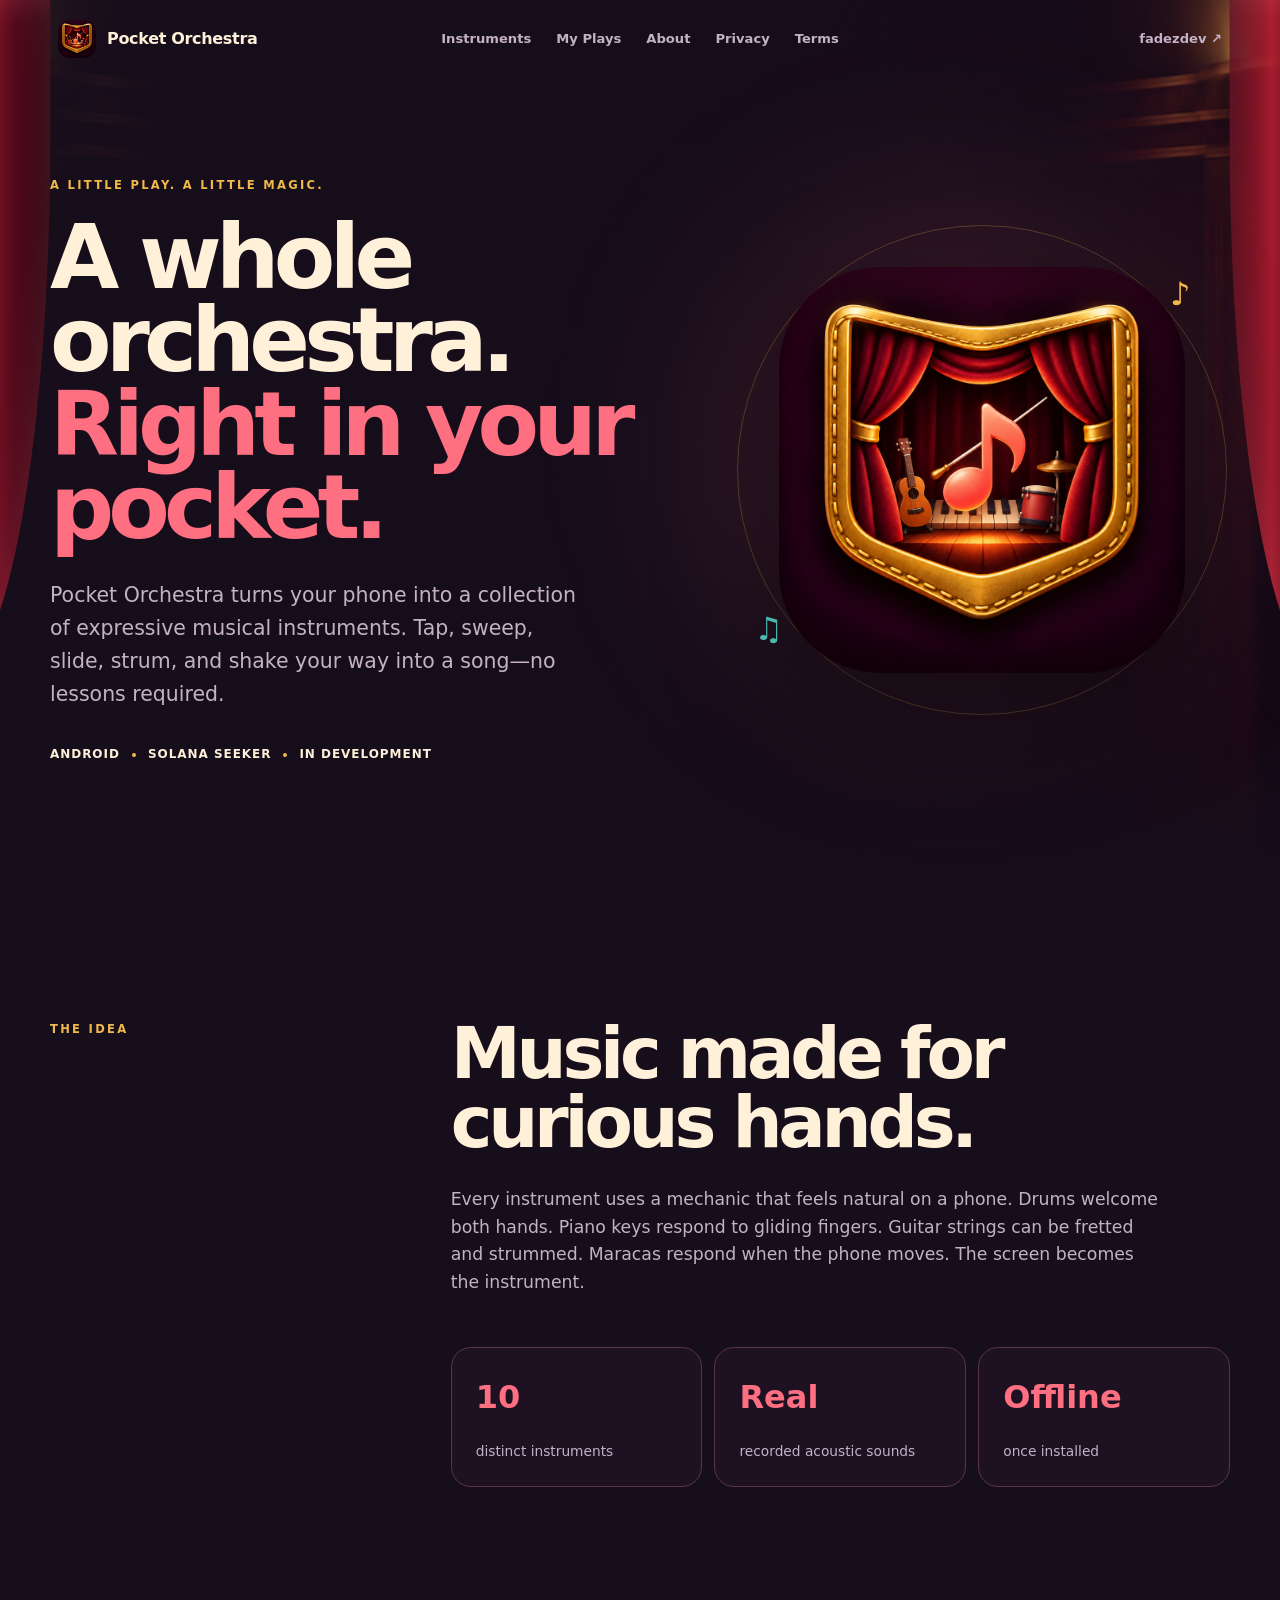
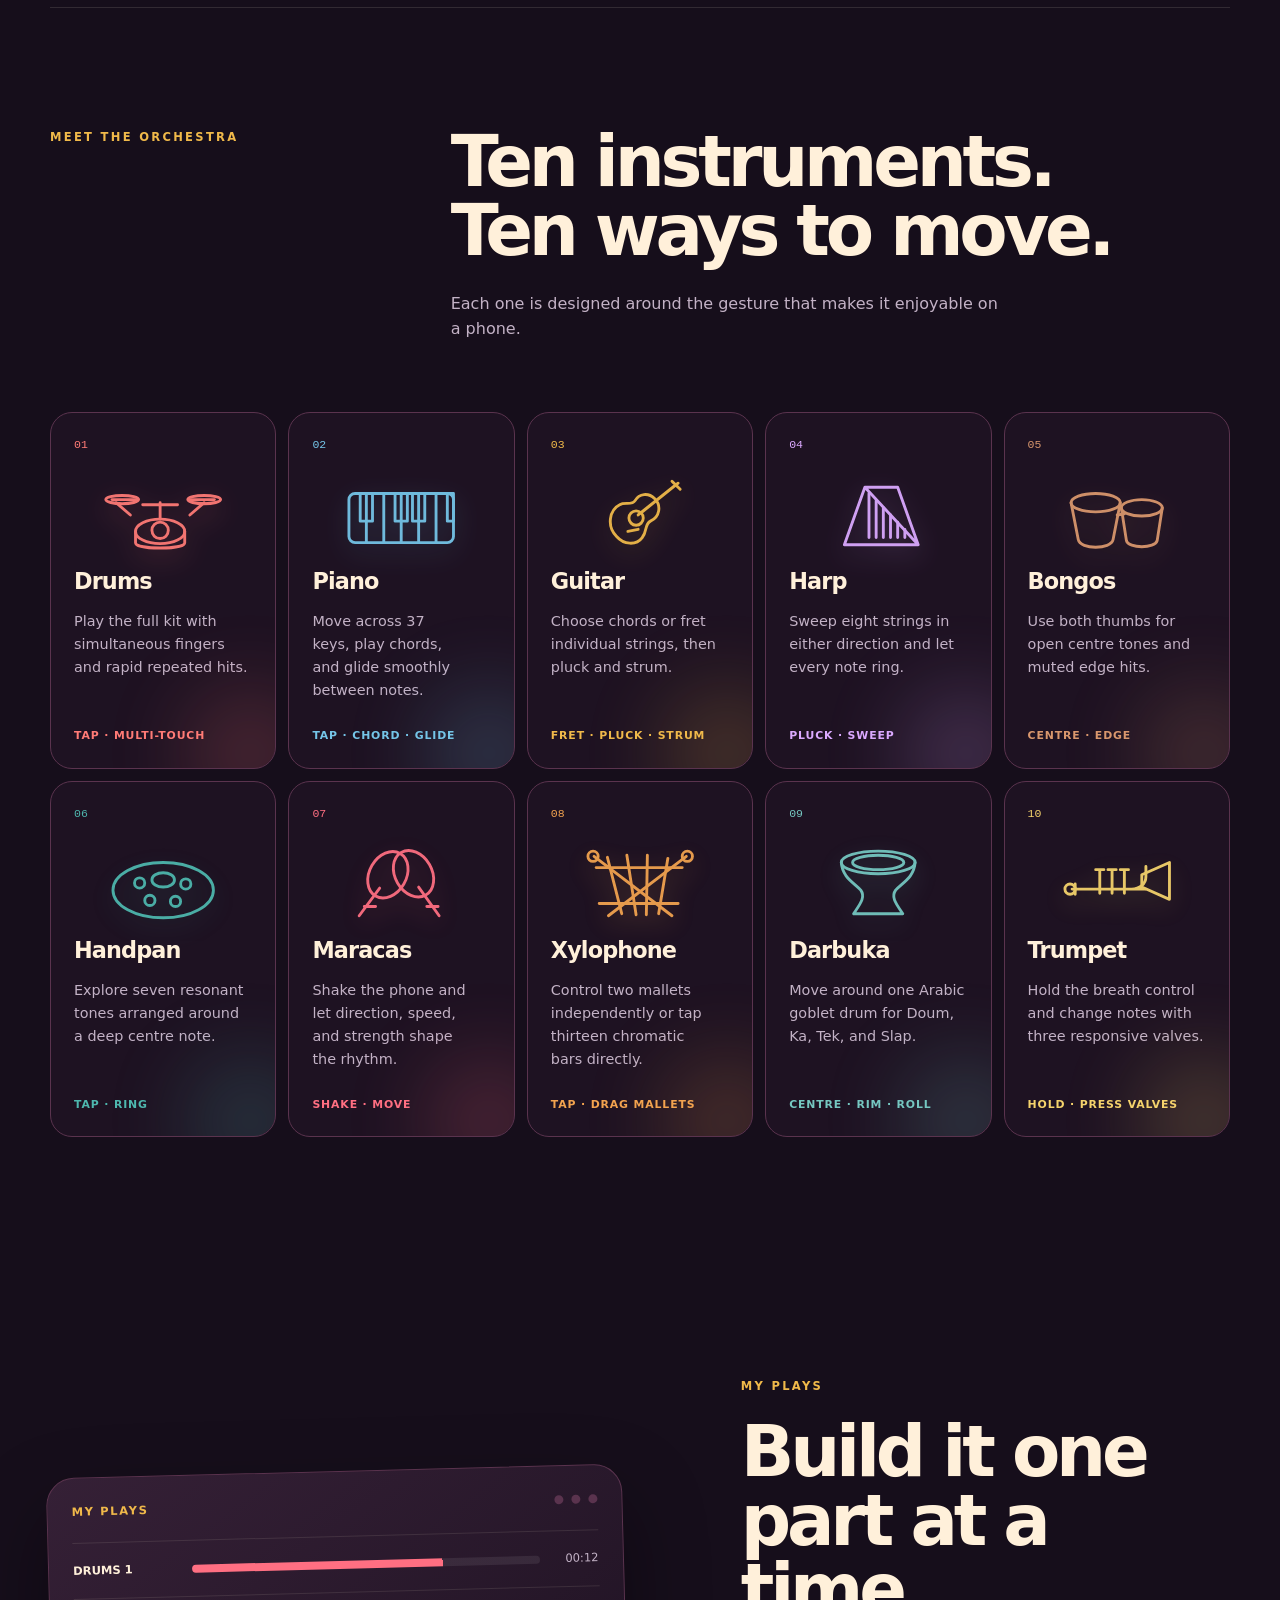
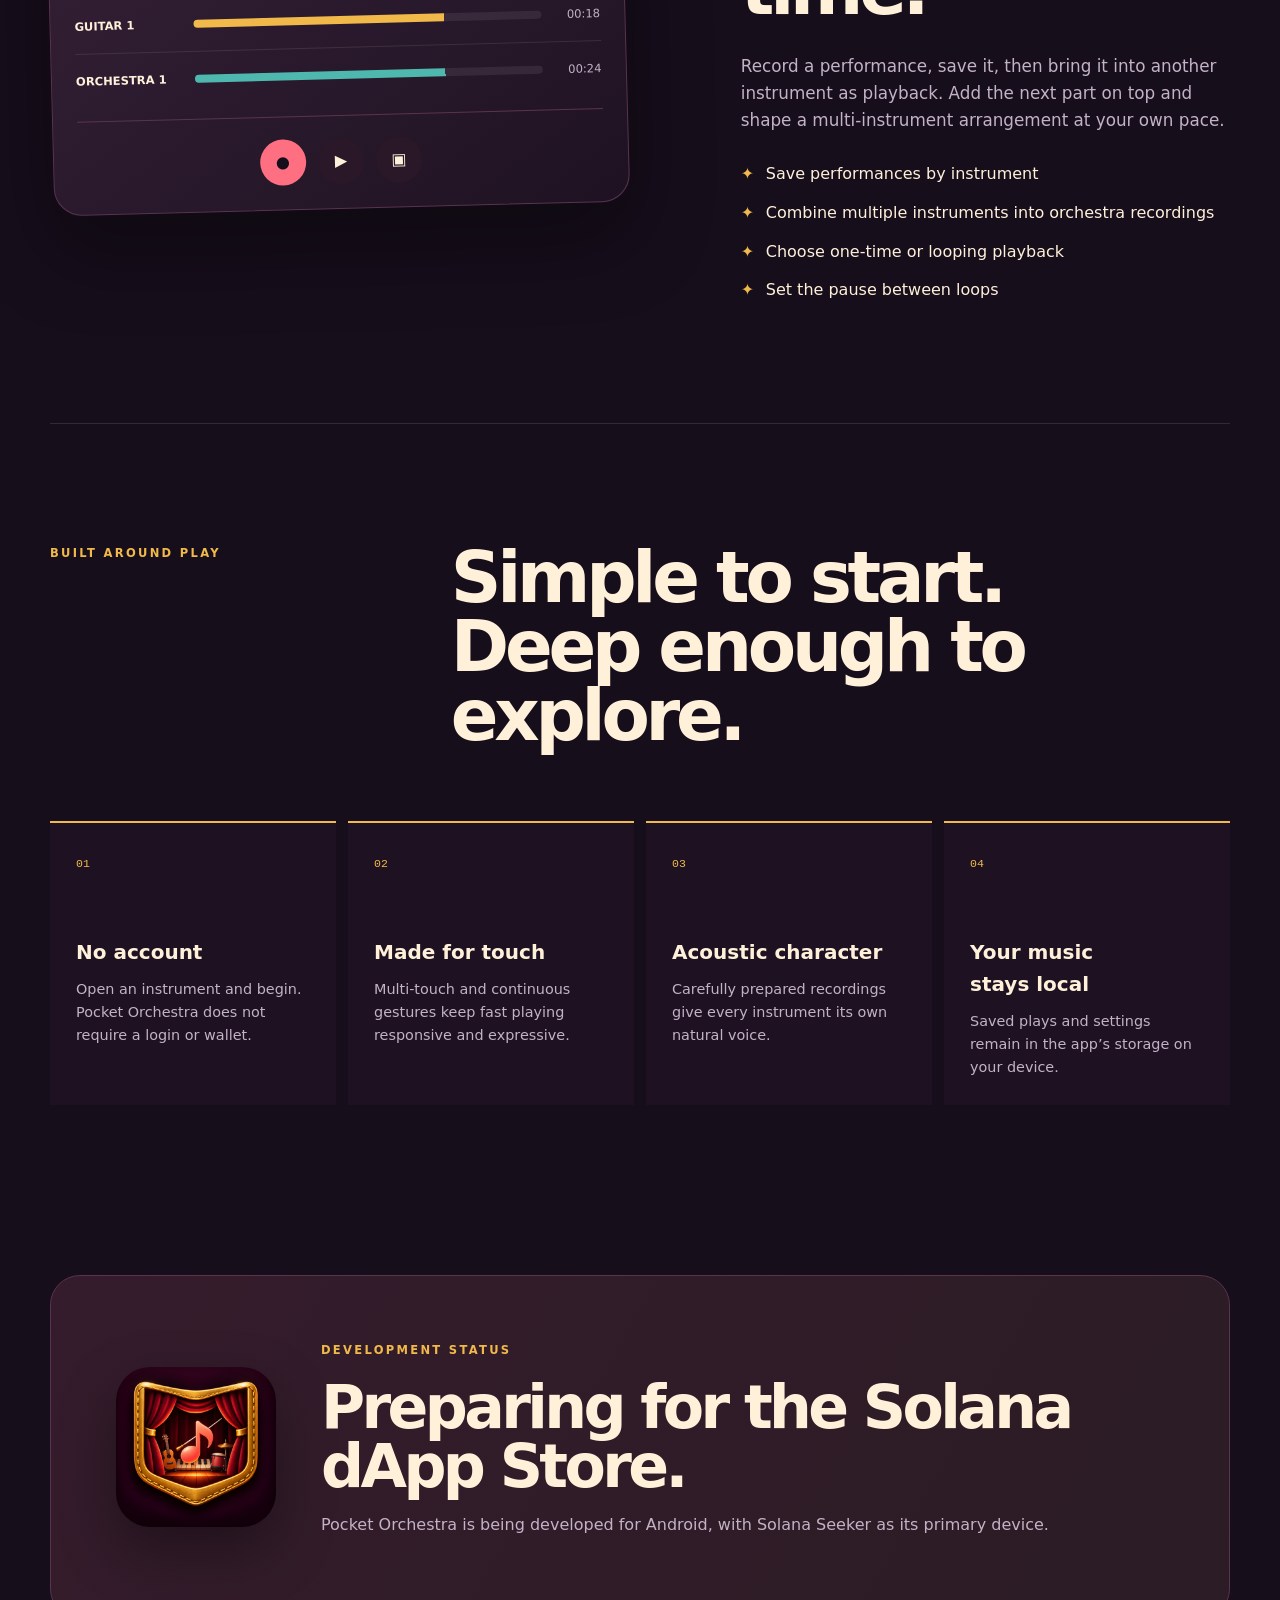
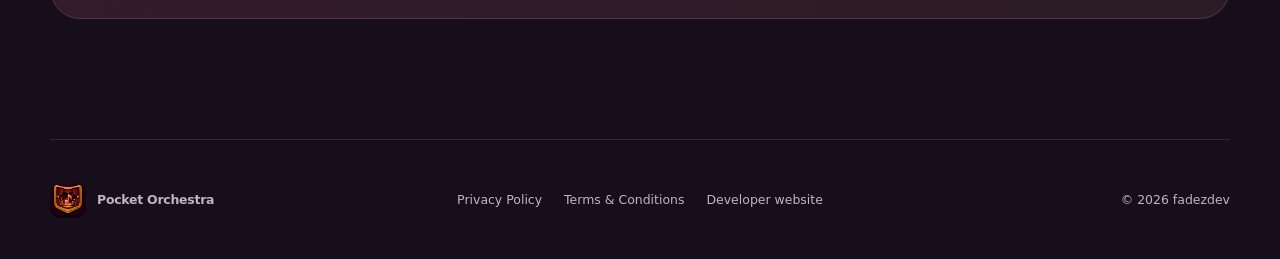
==== pocket-orchestra/index.html @ 224d67e0 "Add Pocket Orchestra informational site" ====
<!doctype html>
<html lang="en">
  <head>
    <meta charset="UTF-8" />
    <meta name="viewport" content="width=device-width, initial-scale=1" />
    <meta
      name="description"
      content="Pocket Orchestra is a touch-first musical playground for Android and Solana Seeker with ten playable instruments and layered performances."
    />
    <meta name="theme-color" content="#160e1b" />
    <meta property="og:title" content="Pocket Orchestra" />
    <meta
      property="og:description"
      content="Ten instruments. One pocket-sized stage. Built for expressive play on Android and Solana Seeker."
    />
    <meta property="og:type" content="website" />
    <meta property="og:url" content="https://fadezdev.github.io/pocket-orchestra/" />
    <meta property="og:image" content="https://fadezdev.github.io/pocket-orchestra/assets/icon.png" />
    <title>Pocket Orchestra — A little play. A little magic.</title>
    <link rel="icon" href="./assets/icon.png" />
    <link rel="stylesheet" href="./styles.css" />
    <script src="./script.js" defer></script>
  </head>
  <body>
    <a class="skip-link" href="#main">Skip to content</a>

    <svg class="instrument-sprite" aria-hidden="true">
      <defs>
        <symbol id="inst-drums" viewBox="0 0 120 80">
          <ellipse cx="57" cy="55" rx="24" ry="12"/><path d="M33 55v11c0 7 48 7 48 0V55M57 43v-16M40 29h34M28 39l-14-12m72 12 14-12M10 24h25m50 0h25"/>
          <ellipse cx="20" cy="24" rx="16" ry="4"/><ellipse cx="100" cy="24" rx="16" ry="4"/><circle cx="57" cy="54" r="8"/>
        </symbol>
        <symbol id="inst-piano" viewBox="0 0 120 80">
          <rect x="9" y="18" width="102" height="48" rx="6"/><path d="M26 18v48M43 18v48M60 18v48M77 18v48M94 18v48"/>
          <path class="solid" d="M20 18h12v27H20zm34 0h12v27H54zm17 0h12v27H71zm34 0h6v27h-6z"/>
        </symbol>
        <symbol id="inst-guitar" viewBox="0 0 120 80">
          <path d="M37 60c-10-10-7-26 3-31 5-3 12 1 15-4 4-7 13-8 19-2 7 7 5 18-4 22-6 3-3 10-8 16-6 8-18 7-25-1Z"/>
          <circle cx="56" cy="42" r="7"/><path d="M62 36 97 8m-39 31L94 10m-3-4 8 8M48 55l10-2"/>
        </symbol>
        <symbol id="inst-harp" viewBox="0 0 120 80">
          <path d="M27 68 47 12h32l20 56M27 68h72M47 12l52 56"/>
          <path d="M51 18v43M58 25v36M65 32v29M72 39v22M79 46v15M86 53v8"/>
        </symbol>
        <symbol id="inst-bongos" viewBox="0 0 120 80">
          <ellipse cx="39" cy="27" rx="24" ry="9"/><path d="M15 27 22 63c2 10 32 10 34 0l7-36"/><ellipse cx="84" cy="32" rx="20" ry="8"/><path d="M64 32 69 64c2 8 28 8 30 0l5-32M60 39l7-1"/>
        </symbol>
        <symbol id="inst-handpan" viewBox="0 0 120 80">
          <ellipse cx="60" cy="45" rx="49" ry="27"/><ellipse cx="60" cy="35" rx="11" ry="7"/><circle cx="37" cy="38" r="5"/><circle cx="82" cy="39" r="5"/><circle cx="47" cy="55" r="5"/><circle cx="72" cy="56" r="5"/>
        </symbol>
        <symbol id="inst-maracas" viewBox="0 0 120 80">
          <path d="m39 43-20 27m58-28 20 28"/><path d="M24 61h11m50 0h11"/><ellipse cx="47" cy="30" rx="18" ry="24" transform="rotate(30 47 30)"/><ellipse cx="72" cy="29" rx="18" ry="24" transform="rotate(-30 72 29)"/>
        </symbol>
        <symbol id="inst-xylophone" viewBox="0 0 120 80">
          <path d="m28 13 14 55M47 11l9 58M67 11l-1 58M87 14l-9 54M17 23h84M20 58h77"/><path d="M15 12 91 70m14-58L29 70"/><circle class="solid" cx="14" cy="12" r="5"/><circle class="solid" cx="106" cy="12" r="5"/>
        </symbol>
        <symbol id="inst-darbuka" viewBox="0 0 120 80">
          <ellipse cx="60" cy="18" rx="36" ry="11"/><path d="M24 18c1 15 13 20 19 27 5 7-1 14-7 23h48c-6-9-12-16-7-23 6-7 18-12 19-27M37 68h46"/><ellipse cx="60" cy="18" rx="25" ry="7"/>
        </symbol>
        <symbol id="inst-trumpet" viewBox="0 0 120 80">
          <path d="M16 44h58c8 0 14-5 14-12V22m0 22H71M19 39v10M43 25v23M55 25v23M67 25v23M39 25h8m4 0h8m4 0h8"/><path d="M84 30 111 18v36L84 42Z"/><circle cx="14" cy="44" r="5"/>
        </symbol>
      </defs>
    </svg>

    <header class="site-header" data-header>
      <a class="brand" href="./" aria-label="Pocket Orchestra home">
        <img src="./assets/icon.png" alt="" />
        <span>Pocket Orchestra</span>
      </a>
      <nav aria-label="Pocket Orchestra navigation">
        <a href="#instruments">Instruments</a>
        <a href="#recording">My Plays</a>
        <a href="#about">About</a>
        <a href="./privacy.html">Privacy</a>
        <a href="./terms.html">Terms</a>
      </nav>
      <a class="developer-link" href="../">fadezdev <span aria-hidden="true">↗</span></a>
    </header>

    <main id="main">
      <section class="hero" id="top">
        <div class="curtain curtain-left" aria-hidden="true"></div>
        <div class="curtain curtain-right" aria-hidden="true"></div>
        <div class="hero-glow" aria-hidden="true"></div>
        <div class="hero-copy reveal">
          <p class="eyebrow">A little play. A little magic.</p>
          <h1>A whole orchestra.<br /><span>Right in your pocket.</span></h1>
          <p class="hero-intro">
            Pocket Orchestra turns your phone into a collection of expressive musical instruments.
            Tap, sweep, slide, strum, and shake your way into a song—no lessons required.
          </p>
          <div class="platform-note" aria-label="Platform information">
            <span>Android</span>
            <i></i>
            <span>Solana Seeker</span>
            <i></i>
            <span>In development</span>
          </div>
        </div>

        <div class="hero-art reveal" aria-label="Pocket Orchestra icon on a miniature theater stage">
          <div class="stage-orbit orbit-one"></div>
          <div class="stage-orbit orbit-two"></div>
          <img src="./assets/icon.png" alt="Pocket Orchestra pocket theater app icon" />
          <div class="floating-note note-one" aria-hidden="true">♪</div>
          <div class="floating-note note-two" aria-hidden="true">♫</div>
        </div>
      </section>

      <section class="promise section" id="about">
        <div class="section-label reveal">The idea</div>
        <div class="promise-copy reveal">
          <h2>Music made for curious hands.</h2>
          <p>
            Every instrument uses a mechanic that feels natural on a phone. Drums welcome both
            hands. Piano keys respond to gliding fingers. Guitar strings can be fretted and strummed.
            Maracas respond when the phone moves. The screen becomes the instrument.
          </p>
        </div>
        <div class="promise-points reveal">
          <article><strong>10</strong><span>distinct instruments</span></article>
          <article><strong>Real</strong><span>recorded acoustic sounds</span></article>
          <article><strong>Offline</strong><span>once installed</span></article>
        </div>
      </section>

      <section class="instruments section" id="instruments">
        <div class="section-heading reveal">
          <p class="section-label">Meet the orchestra</p>
          <h2>Ten instruments.<br />Ten ways to move.</h2>
          <p>Each one is designed around the gesture that makes it enjoyable on a phone.</p>
        </div>

        <div class="instrument-grid">
          <article class="instrument-card drums reveal"><span>01</span><svg class="instrument-art" aria-hidden="true"><use href="#inst-drums" /></svg><h3>Drums</h3><p>Play the full kit with simultaneous fingers and rapid repeated hits.</p><b>Tap · Multi-touch</b></article>
          <article class="instrument-card piano reveal"><span>02</span><svg class="instrument-art" aria-hidden="true"><use href="#inst-piano" /></svg><h3>Piano</h3><p>Move across 37 keys, play chords, and glide smoothly between notes.</p><b>Tap · Chord · Glide</b></article>
          <article class="instrument-card guitar reveal"><span>03</span><svg class="instrument-art" aria-hidden="true"><use href="#inst-guitar" /></svg><h3>Guitar</h3><p>Choose chords or fret individual strings, then pluck and strum.</p><b>Fret · Pluck · Strum</b></article>
          <article class="instrument-card harp reveal"><span>04</span><svg class="instrument-art" aria-hidden="true"><use href="#inst-harp" /></svg><h3>Harp</h3><p>Sweep eight strings in either direction and let every note ring.</p><b>Pluck · Sweep</b></article>
          <article class="instrument-card bongos reveal"><span>05</span><svg class="instrument-art" aria-hidden="true"><use href="#inst-bongos" /></svg><h3>Bongos</h3><p>Use both thumbs for open centre tones and muted edge hits.</p><b>Centre · Edge</b></article>
          <article class="instrument-card handpan reveal"><span>06</span><svg class="instrument-art" aria-hidden="true"><use href="#inst-handpan" /></svg><h3>Handpan</h3><p>Explore seven resonant tones arranged around a deep centre note.</p><b>Tap · Ring</b></article>
          <article class="instrument-card maracas reveal"><span>07</span><svg class="instrument-art" aria-hidden="true"><use href="#inst-maracas" /></svg><h3>Maracas</h3><p>Shake the phone and let direction, speed, and strength shape the rhythm.</p><b>Shake · Move</b></article>
          <article class="instrument-card xylophone reveal"><span>08</span><svg class="instrument-art" aria-hidden="true"><use href="#inst-xylophone" /></svg><h3>Xylophone</h3><p>Control two mallets independently or tap thirteen chromatic bars directly.</p><b>Tap · Drag mallets</b></article>
          <article class="instrument-card darbuka reveal"><span>09</span><svg class="instrument-art" aria-hidden="true"><use href="#inst-darbuka" /></svg><h3>Darbuka</h3><p>Move around one Arabic goblet drum for Doum, Ka, Tek, and Slap.</p><b>Centre · Rim · Roll</b></article>
          <article class="instrument-card trumpet reveal"><span>10</span><svg class="instrument-art" aria-hidden="true"><use href="#inst-trumpet" /></svg><h3>Trumpet</h3><p>Hold the breath control and change notes with three responsive valves.</p><b>Hold · Press valves</b></article>
        </div>
      </section>

      <section class="recording section" id="recording">
        <div class="recording-console reveal" aria-hidden="true">
          <div class="console-top"><span>MY PLAYS</span><i></i><i></i><i></i></div>
          <div class="track coral"><b>DRUMS 1</b><span></span><em>00:12</em></div>
          <div class="track gold"><b>GUITAR 1</b><span></span><em>00:18</em></div>
          <div class="track teal"><b>ORCHESTRA 1</b><span></span><em>00:24</em></div>
          <div class="console-line"></div>
          <div class="console-controls"><span>●</span><span>▶</span><span>▣</span></div>
        </div>
        <div class="recording-copy reveal">
          <p class="section-label">My Plays</p>
          <h2>Build it one part at a time.</h2>
          <p>
            Record a performance, save it, then bring it into another instrument as playback. Add
            the next part on top and shape a multi-instrument arrangement at your own pace.
          </p>
          <ul>
            <li>Save performances by instrument</li>
            <li>Combine multiple instruments into orchestra recordings</li>
            <li>Choose one-time or looping playback</li>
            <li>Set the pause between loops</li>
          </ul>
        </div>
      </section>

      <section class="principles section">
        <div class="section-heading reveal">
          <p class="section-label">Built around play</p>
          <h2>Simple to start.<br />Deep enough to explore.</h2>
        </div>
        <div class="principle-grid">
          <article class="reveal"><span>01</span><h3>No account</h3><p>Open an instrument and begin. Pocket Orchestra does not require a login or wallet.</p></article>
          <article class="reveal"><span>02</span><h3>Made for touch</h3><p>Multi-touch and continuous gestures keep fast playing responsive and expressive.</p></article>
          <article class="reveal"><span>03</span><h3>Acoustic character</h3><p>Carefully prepared recordings give every instrument its own natural voice.</p></article>
          <article class="reveal"><span>04</span><h3>Your music stays local</h3><p>Saved plays and settings remain in the app’s storage on your device.</p></article>
        </div>
      </section>

      <section class="status section">
        <div class="status-inner reveal">
          <img src="./assets/icon.png" alt="" />
          <div>
            <p class="section-label">Development status</p>
            <h2>Preparing for the Solana dApp Store.</h2>
            <p>Pocket Orchestra is being developed for Android, with Solana Seeker as its primary device.</p>
          </div>
        </div>
      </section>
    </main>

    <footer class="site-footer">
      <div class="footer-brand"><img src="./assets/icon.png" alt="" /><span>Pocket Orchestra</span></div>
      <div class="footer-links">
        <a href="./privacy.html">Privacy Policy</a>
        <a href="./terms.html">Terms &amp; Conditions</a>
        <a href="../">Developer website</a>
      </div>
      <p>© <span data-year></span> fadezdev</p>
    </footer>
  </body>
</html>
---- pocket-orchestra/styles.css ----
:root {
  color-scheme: dark;
  --bg: #160e1b;
  --raised: #1e1222;
  --surface: #2a1829;
  --soft: #352036;
  --border: #5a334e;
  --text: #fff0da;
  --muted: #c3b2c6;
  --gold: #f0b94a;
  --coral: #ff6f82;
  --teal: #4eb7ae;
  --max: 1180px;
}

* { box-sizing: border-box; }
html { scroll-behavior: smooth; }
body {
  margin: 0;
  overflow-x: hidden;
  background: var(--bg);
  color: var(--text);
  font-family: Inter, ui-rounded, "Arial Rounded MT Bold", system-ui, -apple-system, BlinkMacSystemFont, "Segoe UI", sans-serif;
  line-height: 1.6;
}
a { color: inherit; text-decoration: none; }
img { max-width: 100%; }
a:focus-visible { outline: 3px solid var(--teal); outline-offset: 4px; }
.instrument-sprite { position: absolute; width: 0; height: 0; overflow: hidden; }

.skip-link {
  position: fixed;
  z-index: 100;
  top: 10px;
  left: 10px;
  padding: 10px 14px;
  border-radius: 10px;
  background: var(--text);
  color: var(--bg);
  transform: translateY(-160%);
}
.skip-link:focus { transform: translateY(0); }

.site-header {
  position: fixed;
  z-index: 30;
  top: 0;
  left: 50%;
  display: grid;
  grid-template-columns: 1fr auto 1fr;
  align-items: center;
  width: min(calc(100% - 36px), var(--max));
  min-height: 78px;
  padding: 0 8px;
  border-bottom: 1px solid transparent;
  transform: translateX(-50%);
  transition: background 180ms ease, border-color 180ms ease;
}
.site-header.scrolled {
  border-color: rgba(255, 240, 218, 0.12);
  background: rgba(22, 14, 27, 0.84);
  backdrop-filter: blur(18px);
}
.brand, .footer-brand { display: inline-flex; align-items: center; gap: 11px; font-weight: 900; letter-spacing: -0.02em; }
.brand img { width: 38px; height: 38px; border-radius: 12px; }
.site-header nav { display: flex; gap: 25px; color: var(--muted); font-size: 0.82rem; font-weight: 800; }
.site-header nav a, .developer-link { transition: color 160ms ease; }
.site-header nav a:hover, .developer-link:hover { color: var(--gold); }
.developer-link { justify-self: end; color: var(--muted); font-size: 0.82rem; font-weight: 800; }

.hero {
  position: relative;
  display: grid;
  grid-template-columns: 1.08fr 0.92fr;
  gap: clamp(45px, 8vw, 120px);
  align-items: center;
  min-height: 100vh;
  padding: 130px max(24px, calc((100vw - var(--max)) / 2)) 90px;
  overflow: hidden;
  background:
    linear-gradient(90deg, rgba(22, 14, 27, 0.96), rgba(22, 14, 27, 0.82) 47%, rgba(22, 14, 27, 0.48)),
    url("./assets/theater-background.png") center / cover;
}
.hero::after {
  position: absolute;
  inset: auto 0 0;
  height: 170px;
  background: linear-gradient(transparent, var(--bg));
  content: "";
}
.hero-copy, .hero-art { position: relative; z-index: 3; }
.eyebrow, .section-label {
  margin: 0;
  color: var(--gold);
  font-size: 0.72rem;
  font-weight: 900;
  letter-spacing: 0.2em;
  text-transform: uppercase;
}
h1, h2, h3, p { text-wrap: pretty; }
h1 {
  max-width: 800px;
  margin: 22px 0 0;
  font-size: clamp(3.6rem, 7vw, 7rem);
  line-height: 0.93;
  letter-spacing: -0.065em;
}
h1 span { color: var(--coral); }
.hero-intro { max-width: 660px; margin: 30px 0 0; color: var(--muted); font-size: clamp(1.06rem, 2vw, 1.28rem); }
.platform-note { display: flex; flex-wrap: wrap; align-items: center; gap: 12px; margin-top: 35px; color: var(--text); font-size: 0.75rem; font-weight: 900; letter-spacing: 0.08em; text-transform: uppercase; }
.platform-note i { width: 4px; height: 4px; border-radius: 50%; background: var(--gold); }

.hero-art { display: grid; place-items: center; min-height: 530px; }
.hero-art img { position: relative; z-index: 3; width: min(82%, 500px); border-radius: 25%; filter: drop-shadow(0 35px 55px rgba(0, 0, 0, 0.5)); animation: float 5s ease-in-out infinite; }
.stage-orbit { position: absolute; border: 1px solid rgba(240, 185, 74, 0.26); border-radius: 50%; }
.orbit-one { width: 490px; height: 490px; }
.orbit-two { width: 390px; height: 390px; border-color: rgba(78, 183, 174, 0.24); }
.hero-glow { position: absolute; z-index: 1; right: 8%; width: 440px; height: 440px; border-radius: 50%; background: rgba(255, 111, 130, 0.2); filter: blur(100px); }
.floating-note { position: absolute; z-index: 4; color: var(--gold); font-size: 2rem; animation: noteFloat 4s ease-in-out infinite; }
.note-one { top: 12%; right: 8%; }
.note-two { bottom: 15%; left: 4%; color: var(--teal); animation-delay: -2s; }
@keyframes float { 50% { transform: translateY(-12px) rotate(1deg); } }
@keyframes noteFloat { 50% { transform: translateY(-14px) rotate(8deg); opacity: 0.7; } }

.curtain { position: absolute; z-index: 2; top: 0; width: 120px; height: 75%; background: linear-gradient(90deg, #4b0717, #b51f32 35%, #5b091b 70%, #260510); box-shadow: inset 0 0 35px rgba(255, 111, 130, 0.28); opacity: 0.88; }
.curtain-left { left: 0; border-radius: 0 0 80% 0; transform: translateX(-58%); }
.curtain-right { right: 0; border-radius: 0 0 0 80%; transform: translateX(58%); }

.section { width: min(calc(100% - 40px), var(--max)); margin: 0 auto; padding: 120px 0; }
.promise { display: grid; grid-template-columns: 0.45fr 1fr; gap: 50px; border-bottom: 1px solid rgba(255, 240, 218, 0.12); }
.promise-copy h2, .section-heading h2, .recording-copy h2, .status h2 {
  margin: 0;
  font-size: clamp(2.65rem, 5.5vw, 5.4rem);
  line-height: 0.98;
  letter-spacing: -0.06em;
}
.promise-copy > p { max-width: 760px; margin: 28px 0 0; color: var(--muted); font-size: 1.08rem; }
.promise-points { grid-column: 2; display: grid; grid-template-columns: repeat(3, 1fr); gap: 12px; }
.promise-points article { display: grid; min-height: 140px; padding: 24px; border: 1px solid var(--border); border-radius: 20px; background: var(--raised); }
.promise-points strong { color: var(--coral); font-size: 2rem; }
.promise-points span { align-self: end; color: var(--muted); font-size: 0.86rem; }

.section-heading { display: grid; grid-template-columns: 0.45fr 1fr; gap: 50px; margin-bottom: 70px; }
.section-heading h2 { grid-column: 2; }
.section-heading > p:last-child { grid-column: 2; max-width: 620px; margin: -25px 0 0; color: var(--muted); }
.instrument-grid { display: grid; grid-template-columns: repeat(5, 1fr); gap: 12px; }
.instrument-card { position: relative; display: flex; min-height: 310px; padding: 23px; flex-direction: column; overflow: hidden; border: 1px solid var(--border); border-radius: 22px; background: var(--raised); transition: transform 180ms ease, border-color 180ms ease; }
.instrument-card::after { position: absolute; right: -35px; bottom: -45px; width: 120px; height: 120px; border-radius: 50%; background: var(--card-accent); content: ""; filter: blur(45px); opacity: 0.23; }
.instrument-card:hover { border-color: var(--card-accent); transform: translateY(-5px); }
.instrument-card > span { color: var(--card-accent); font-family: ui-monospace, monospace; font-size: 0.72rem; }
.instrument-art { width: 100%; height: 82px; margin: 21px 0 5px; color: var(--card-accent); fill: none; stroke: currentColor; stroke-width: 2.8; stroke-linecap: round; stroke-linejoin: round; filter: drop-shadow(0 9px 14px color-mix(in srgb, var(--card-accent) 25%, transparent)); opacity: .94; }
.instrument-art .solid { fill: currentColor; stroke: none; }
.instrument-card h3 { margin: 2px 0 10px; font-size: 1.4rem; letter-spacing: -0.04em; }
.instrument-card p { margin: 0; color: var(--muted); font-size: 0.9rem; }
.instrument-card b { z-index: 1; margin-top: auto; padding-top: 25px; color: var(--card-accent); font-size: 0.68rem; letter-spacing: 0.08em; text-transform: uppercase; }
.drums { --card-accent: #ff7b76; } .piano { --card-accent: #75c5e8; } .guitar { --card-accent: #f0b94a; } .harp { --card-accent: #dba9ff; } .bongos { --card-accent: #d9976d; } .handpan { --card-accent: #4eb7ae; } .maracas { --card-accent: #ff6f82; } .xylophone { --card-accent: #f3a34f; } .darbuka { --card-accent: #75c7c1; } .trumpet { --card-accent: #f5d36c; }

.recording { display: grid; grid-template-columns: 1fr 0.85fr; gap: clamp(55px, 9vw, 130px); align-items: center; }
.recording-console { padding: 24px; border: 1px solid var(--border); border-radius: 28px; background: linear-gradient(145deg, var(--soft), var(--raised)); box-shadow: 0 35px 80px rgba(0,0,0,.35); transform: rotate(-1.5deg); }
.console-top { display: flex; align-items: center; gap: 8px; padding-bottom: 22px; color: var(--gold); font-size: 0.72rem; font-weight: 900; letter-spacing: 0.14em; }
.console-top span { margin-right: auto; }.console-top i { width: 9px; height: 9px; border-radius: 50%; background: var(--border); }
.track { display: grid; grid-template-columns: 105px 1fr 45px; gap: 14px; align-items: center; padding: 18px 0; border-top: 1px solid rgba(255,240,218,.1); font-size: .72rem; }
.track span { height: 8px; border-radius: 10px; background: linear-gradient(90deg, currentColor 0 72%, rgba(255,255,255,.08) 72%); }
.track em { color: var(--muted); font-style: normal; text-align: right; }.track.coral { color: var(--coral); }.track.gold { color: var(--gold); }.track.teal { color: var(--teal); }.track b { color: var(--text); }
.console-line { height: 1px; margin: 12px 0 22px; background: var(--border); }
.console-controls { display: flex; justify-content: center; gap: 12px; }
.console-controls span { display: grid; place-items: center; width: 46px; height: 46px; border-radius: 50%; background: var(--surface); color: var(--text); font-size: 1rem; }.console-controls span:first-child { background: var(--coral); color: var(--bg); }
.recording-copy h2 { margin-top: 22px; }
.recording-copy > p:not(.section-label) { margin-top: 28px; color: var(--muted); font-size: 1.05rem; }
.recording-copy ul { display: grid; gap: 13px; margin: 28px 0 0; padding: 0; list-style: none; }
.recording-copy li { position: relative; padding-left: 25px; }.recording-copy li::before { position: absolute; left: 0; color: var(--gold); content: "✦"; }

.principles { border-top: 1px solid rgba(255,240,218,.12); }
.principle-grid { display: grid; grid-template-columns: repeat(4, 1fr); gap: 12px; }
.principle-grid article { min-height: 240px; padding: 26px; border-top: 2px solid var(--gold); background: var(--raised); }
.principle-grid span { color: var(--gold); font-family: ui-monospace, monospace; font-size: .72rem; }
.principle-grid h3 { margin: 62px 0 10px; font-size: 1.25rem; }.principle-grid p { margin: 0; color: var(--muted); font-size: .9rem; }

.status { padding-top: 50px; }
.status-inner { display: grid; grid-template-columns: 160px 1fr; gap: 45px; align-items: center; padding: clamp(28px, 6vw, 65px); border: 1px solid var(--border); border-radius: 30px; background: linear-gradient(120deg, rgba(255,111,130,.1), rgba(240,185,74,.06)), var(--raised); }
.status img { width: 160px; border-radius: 34px; box-shadow: 0 24px 55px rgba(0,0,0,.35); }.status h2 { margin-top: 18px; font-size: clamp(2.3rem, 4.7vw, 4.6rem); }.status p:last-child { color: var(--muted); }

.site-footer { display: grid; grid-template-columns: 1fr auto 1fr; gap: 30px; align-items: center; width: min(calc(100% - 40px), var(--max)); min-height: 120px; margin: 0 auto; border-top: 1px solid rgba(255,240,218,.12); color: var(--muted); font-size: .78rem; }
.footer-brand img { width: 36px; height: 36px; border-radius: 11px; }.footer-links { display: flex; gap: 22px; }.footer-links a:hover { color: var(--gold); }.site-footer > p { justify-self: end; }

.legal-main { width: min(calc(100% - 40px), 900px); min-height: calc(100vh - 120px); margin: 0 auto; padding: 150px 0 100px; }
.legal-back { display: inline-flex; margin-bottom: 45px; color: var(--gold); font-size: .8rem; font-weight: 900; letter-spacing: .08em; text-transform: uppercase; }
.legal-main h1 { font-size: clamp(3rem, 7vw, 5.8rem); }.legal-meta { margin: 18px 0 55px; color: var(--muted); }
.legal-copy { display: grid; gap: 34px; }.legal-copy section { padding-top: 28px; border-top: 1px solid rgba(255,240,218,.12); }.legal-copy h2 { margin: 0 0 12px; font-size: 1.35rem; letter-spacing: -.025em; }.legal-copy p, .legal-copy li { color: var(--muted); }.legal-copy ul { padding-left: 20px; }.legal-copy a { color: var(--gold); text-decoration: underline; text-underline-offset: 3px; }

.reveal { opacity: 0; transform: translateY(18px); transition: opacity 600ms ease, transform 600ms ease; }.reveal.visible { opacity: 1; transform: translateY(0); }.recording-console.reveal.visible { transform: rotate(-1.5deg); }

@media (max-width: 1000px) {
  .instrument-grid { grid-template-columns: repeat(2, 1fr); }
  .principle-grid { grid-template-columns: repeat(2, 1fr); }
}
@media (max-width: 860px) {
  .site-header { grid-template-columns: 1fr auto; }.site-header nav { display: none; }
  .hero { grid-template-columns: 1fr; padding-top: 150px; text-align: center; }.hero-copy { display: grid; justify-items: center; }.hero-art { min-height: 430px; }.hero-art img { width: min(70%, 430px); }
  .promise, .section-heading { grid-template-columns: 1fr; }.promise-points, .section-heading h2, .section-heading > p:last-child { grid-column: 1; }.section-heading > p:last-child { margin-top: -20px; }
  .recording { grid-template-columns: 1fr; }.recording-console { width: min(100%, 620px); }
  .site-footer { grid-template-columns: 1fr auto; padding: 25px 0; }.footer-links { grid-column: 1 / -1; grid-row: 2; }.site-footer > p { grid-column: 2; grid-row: 1; }
}
@media (max-width: 600px) {
  .site-header, .section, .site-footer { width: min(calc(100% - 28px), var(--max)); }.developer-link span { display: none; }
  .section { padding: 86px 0; }.hero { padding-inline: 22px; }.hero h1 { font-size: clamp(3.25rem, 16vw, 5.2rem); }.hero-art { min-height: 330px; }.orbit-one { width: 330px; height: 330px; }.orbit-two { width: 260px; height: 260px; }
  .promise-points, .instrument-grid, .principle-grid { grid-template-columns: 1fr; }.instrument-card { min-height: 240px; }.promise-points article { min-height: 115px; }
  .status-inner { grid-template-columns: 1fr; }.status img { width: 110px; }.footer-links { flex-direction: column; gap: 9px; }
  .track { grid-template-columns: 82px 1fr 40px; gap: 8px; }
}
@media (prefers-reduced-motion: reduce) {
  html { scroll-behavior: auto; } *, *::before, *::after { animation-duration: .01ms !important; animation-iteration-count: 1 !important; transition-duration: .01ms !important; }.reveal { opacity: 1; transform: none; }
}
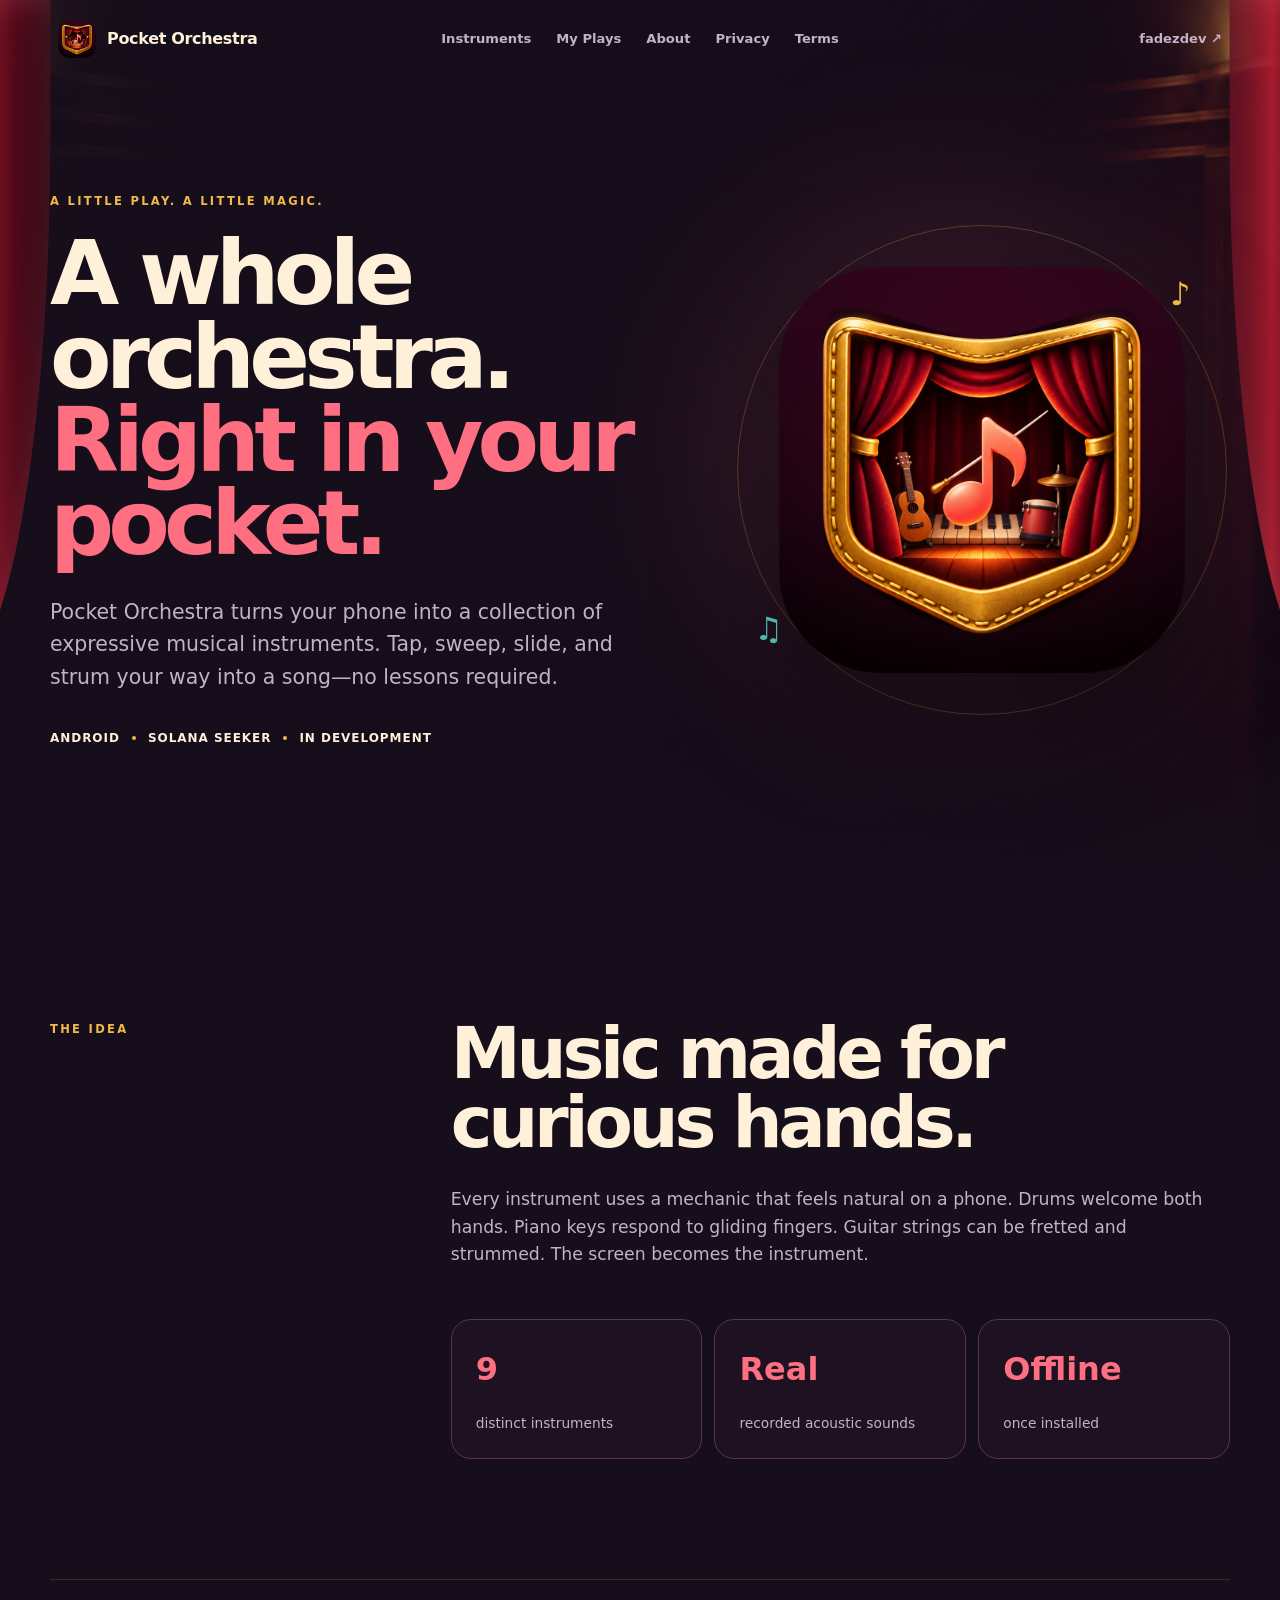
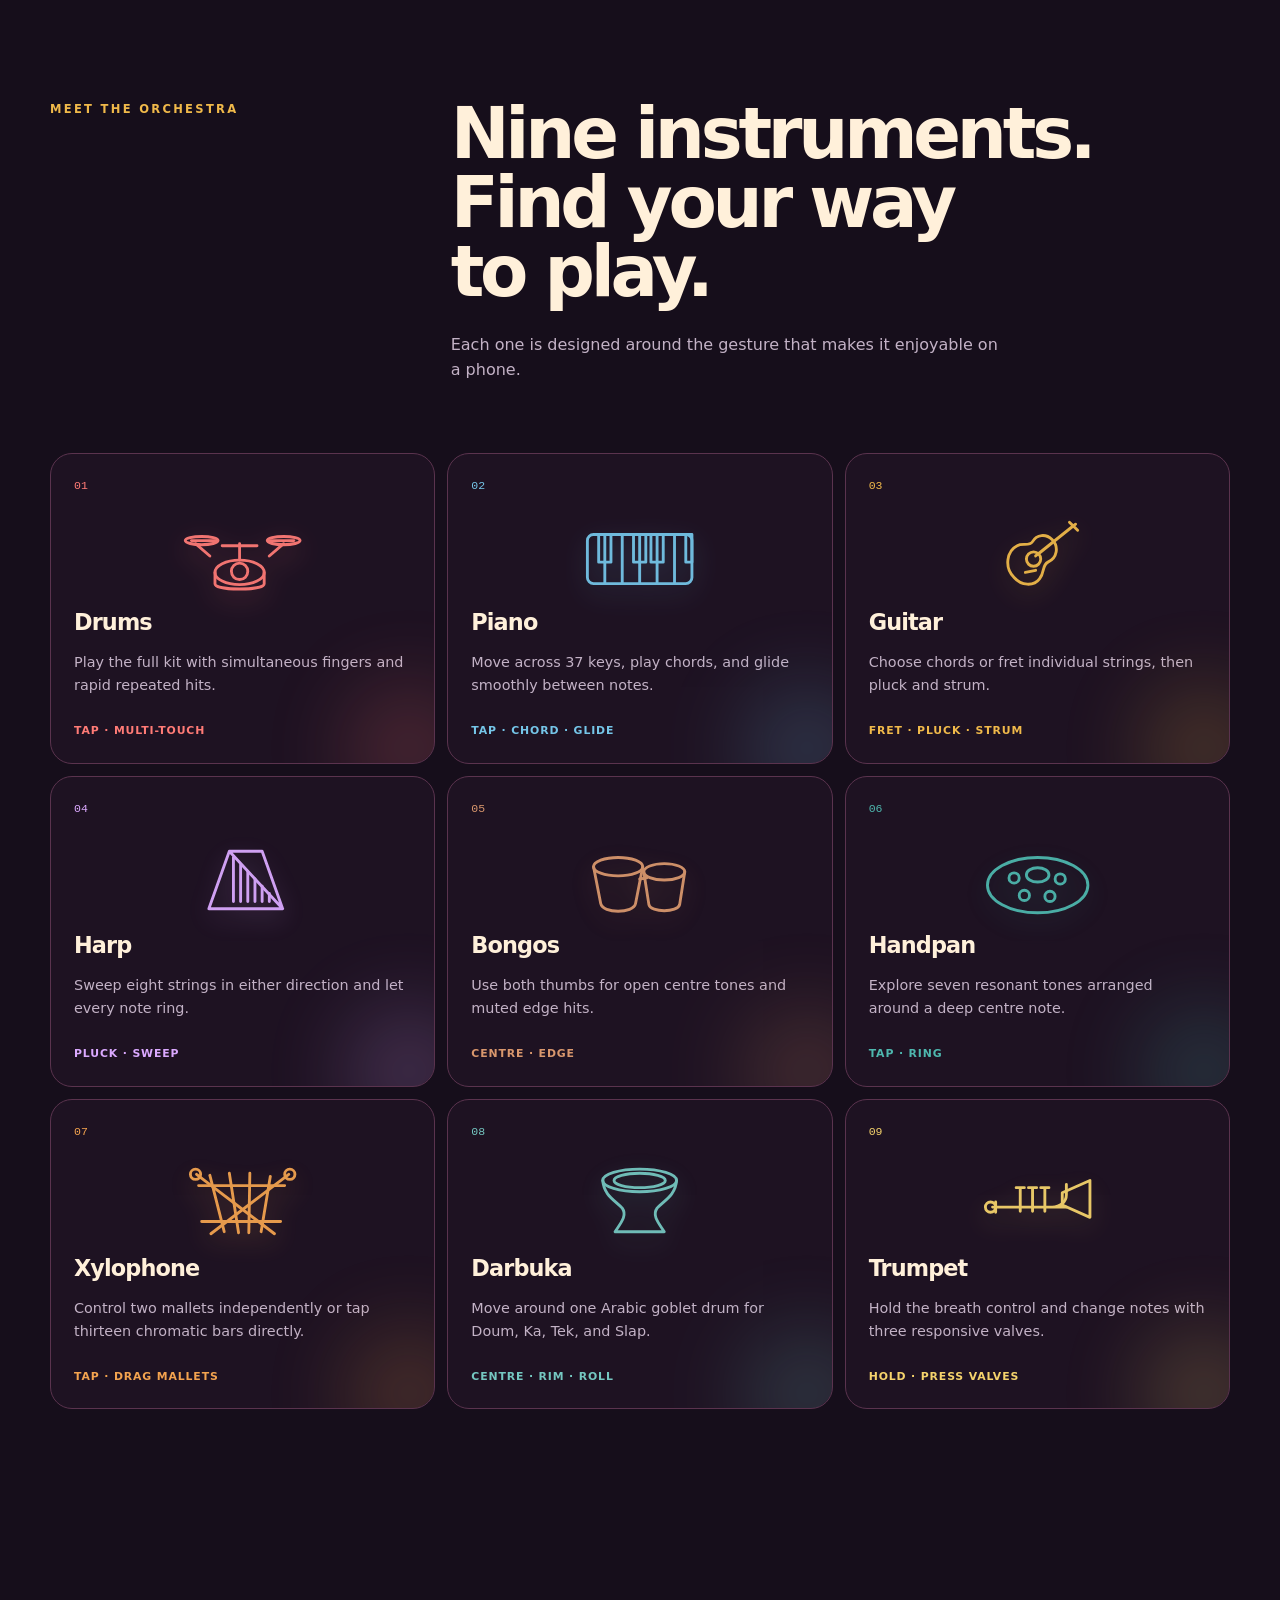
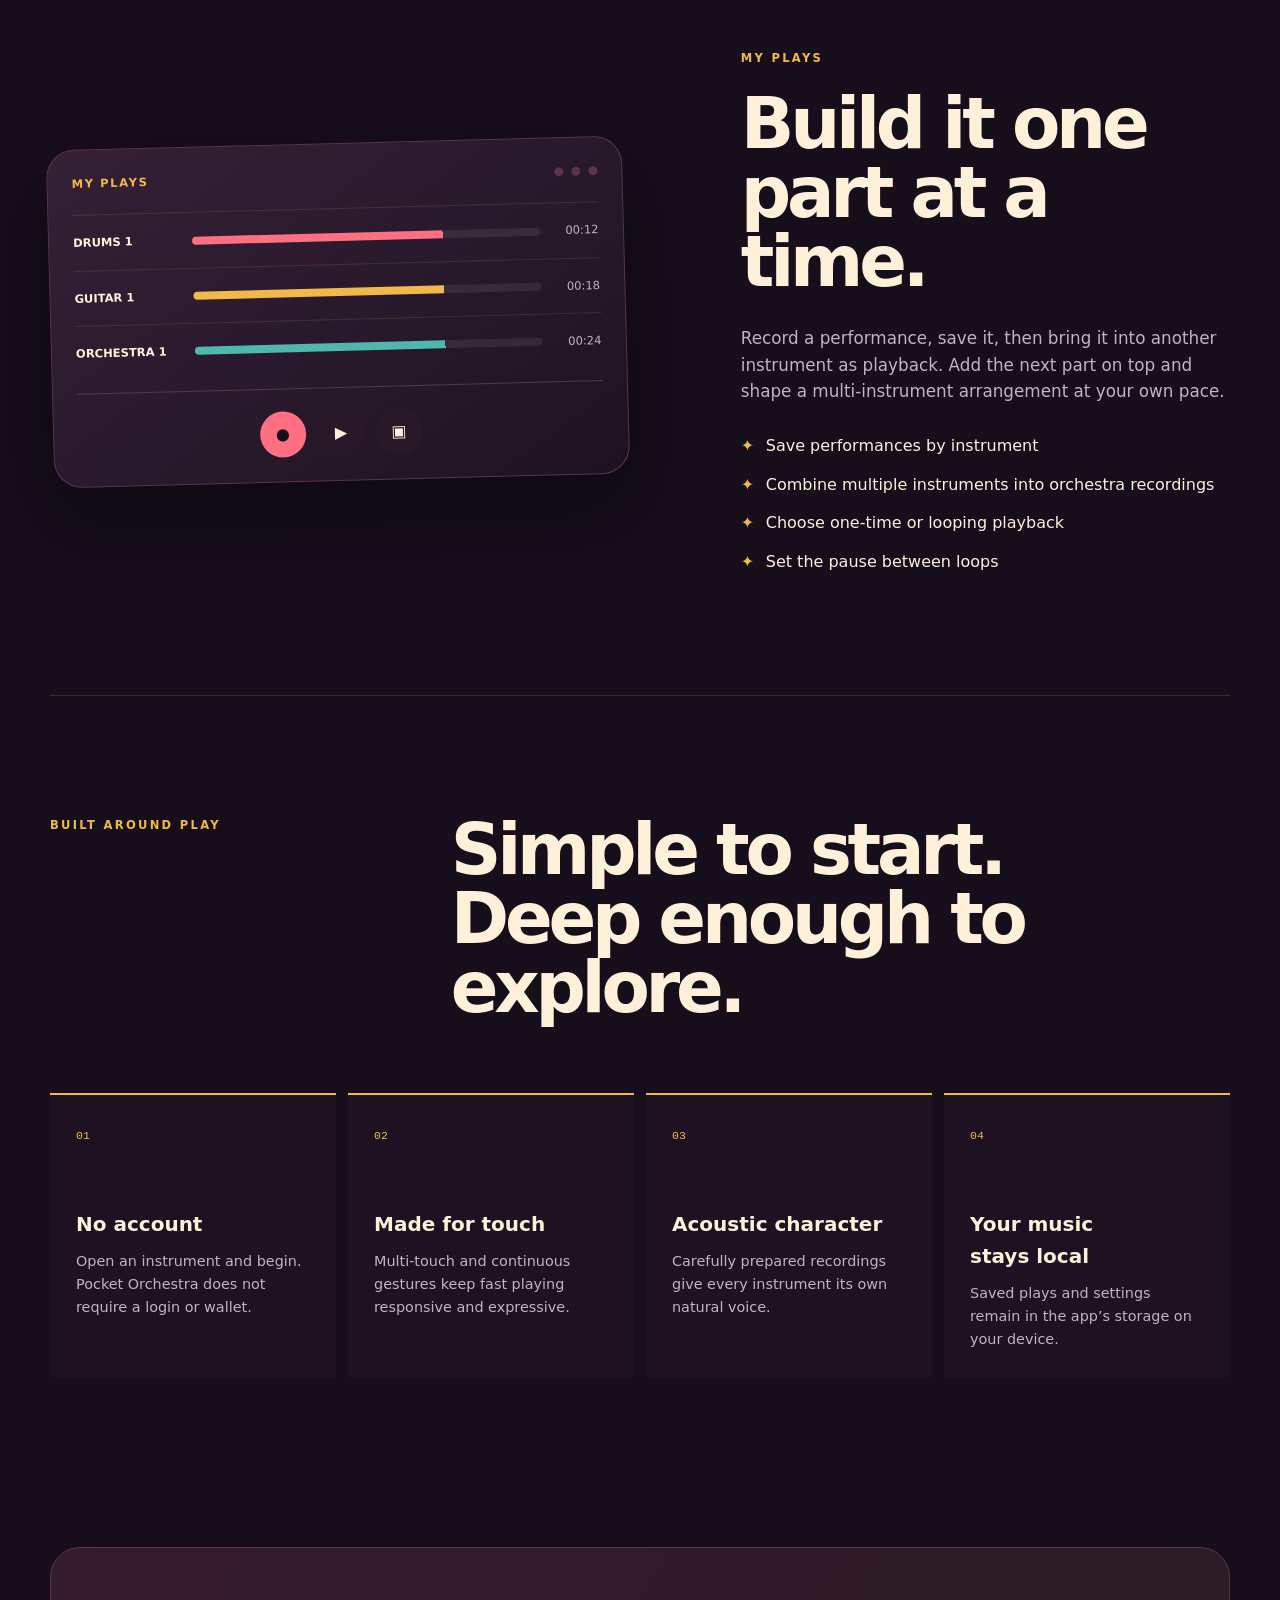
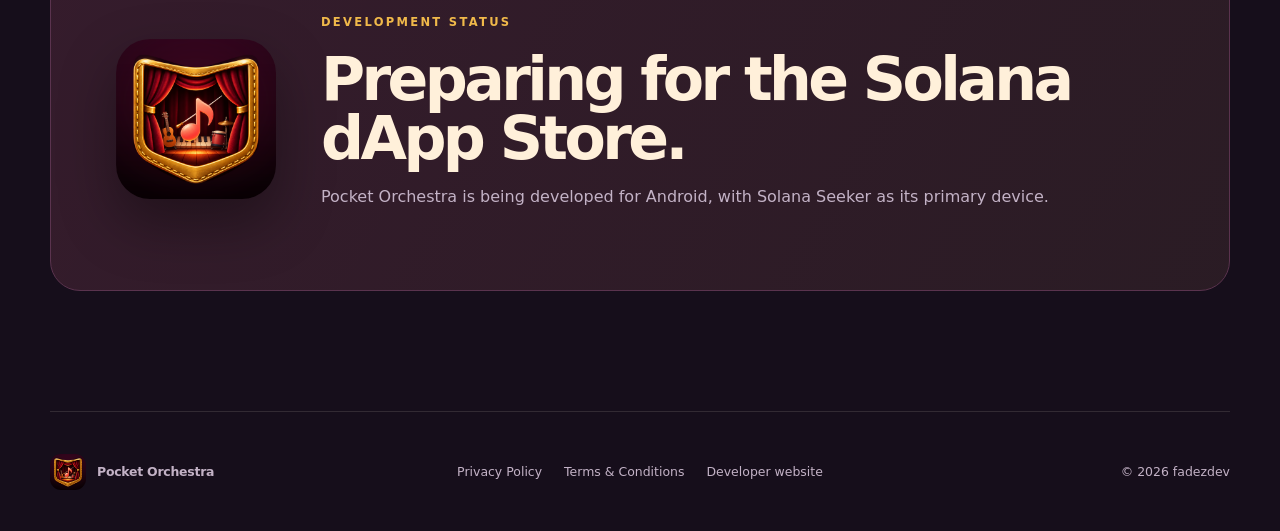
==== commit 52dca0b3: "Update Pocket Orchestra site for nine-instrument release" ====
--- a/pocket-orchestra/index.html
+++ b/pocket-orchestra/index.html
@@ -5,13 +5,13 @@
     <meta name="viewport" content="width=device-width, initial-scale=1" />
     <meta
       name="description"
-      content="Pocket Orchestra is a touch-first musical playground for Android and Solana Seeker with ten playable instruments and layered performances."
+      content="Pocket Orchestra is a touch-first musical playground for Android and Solana Seeker with nine playable instruments and layered performances."
     />
     <meta name="theme-color" content="#160e1b" />
     <meta property="og:title" content="Pocket Orchestra" />
     <meta
       property="og:description"
-      content="Ten instruments. One pocket-sized stage. Built for expressive play on Android and Solana Seeker."
+      content="Nine instruments. One pocket-sized stage. Built for expressive play on Android and Solana Seeker."
     />
     <meta property="og:type" content="website" />
     <meta property="og:url" content="https://fadezdev.github.io/pocket-orchestra/" />
@@ -47,9 +47,6 @@
         </symbol>
         <symbol id="inst-handpan" viewBox="0 0 120 80">
           <ellipse cx="60" cy="45" rx="49" ry="27"/><ellipse cx="60" cy="35" rx="11" ry="7"/><circle cx="37" cy="38" r="5"/><circle cx="82" cy="39" r="5"/><circle cx="47" cy="55" r="5"/><circle cx="72" cy="56" r="5"/>
-        </symbol>
-        <symbol id="inst-maracas" viewBox="0 0 120 80">
-          <path d="m39 43-20 27m58-28 20 28"/><path d="M24 61h11m50 0h11"/><ellipse cx="47" cy="30" rx="18" ry="24" transform="rotate(30 47 30)"/><ellipse cx="72" cy="29" rx="18" ry="24" transform="rotate(-30 72 29)"/>
         </symbol>
         <symbol id="inst-xylophone" viewBox="0 0 120 80">
           <path d="m28 13 14 55M47 11l9 58M67 11l-1 58M87 14l-9 54M17 23h84M20 58h77"/><path d="M15 12 91 70m14-58L29 70"/><circle class="solid" cx="14" cy="12" r="5"/><circle class="solid" cx="106" cy="12" r="5"/>
@@ -88,7 +85,7 @@
           <h1>A whole orchestra.<br /><span>Right in your pocket.</span></h1>
           <p class="hero-intro">
             Pocket Orchestra turns your phone into a collection of expressive musical instruments.
-            Tap, sweep, slide, strum, and shake your way into a song—no lessons required.
+            Tap, sweep, slide, and strum your way into a song—no lessons required.
           </p>
           <div class="platform-note" aria-label="Platform information">
             <span>Android</span>
@@ -115,11 +112,11 @@
           <p>
             Every instrument uses a mechanic that feels natural on a phone. Drums welcome both
             hands. Piano keys respond to gliding fingers. Guitar strings can be fretted and strummed.
-            Maracas respond when the phone moves. The screen becomes the instrument.
+            The screen becomes the instrument.
           </p>
         </div>
         <div class="promise-points reveal">
-          <article><strong>10</strong><span>distinct instruments</span></article>
+          <article><strong>9</strong><span>distinct instruments</span></article>
           <article><strong>Real</strong><span>recorded acoustic sounds</span></article>
           <article><strong>Offline</strong><span>once installed</span></article>
         </div>
@@ -128,7 +125,7 @@
       <section class="instruments section" id="instruments">
         <div class="section-heading reveal">
           <p class="section-label">Meet the orchestra</p>
-          <h2>Ten instruments.<br />Ten ways to move.</h2>
+          <h2>Nine instruments.<br />Find your way to play.</h2>
           <p>Each one is designed around the gesture that makes it enjoyable on a phone.</p>
         </div>
 
@@ -139,10 +136,9 @@
           <article class="instrument-card harp reveal"><span>04</span><svg class="instrument-art" aria-hidden="true"><use href="#inst-harp" /></svg><h3>Harp</h3><p>Sweep eight strings in either direction and let every note ring.</p><b>Pluck · Sweep</b></article>
           <article class="instrument-card bongos reveal"><span>05</span><svg class="instrument-art" aria-hidden="true"><use href="#inst-bongos" /></svg><h3>Bongos</h3><p>Use both thumbs for open centre tones and muted edge hits.</p><b>Centre · Edge</b></article>
           <article class="instrument-card handpan reveal"><span>06</span><svg class="instrument-art" aria-hidden="true"><use href="#inst-handpan" /></svg><h3>Handpan</h3><p>Explore seven resonant tones arranged around a deep centre note.</p><b>Tap · Ring</b></article>
-          <article class="instrument-card maracas reveal"><span>07</span><svg class="instrument-art" aria-hidden="true"><use href="#inst-maracas" /></svg><h3>Maracas</h3><p>Shake the phone and let direction, speed, and strength shape the rhythm.</p><b>Shake · Move</b></article>
-          <article class="instrument-card xylophone reveal"><span>08</span><svg class="instrument-art" aria-hidden="true"><use href="#inst-xylophone" /></svg><h3>Xylophone</h3><p>Control two mallets independently or tap thirteen chromatic bars directly.</p><b>Tap · Drag mallets</b></article>
-          <article class="instrument-card darbuka reveal"><span>09</span><svg class="instrument-art" aria-hidden="true"><use href="#inst-darbuka" /></svg><h3>Darbuka</h3><p>Move around one Arabic goblet drum for Doum, Ka, Tek, and Slap.</p><b>Centre · Rim · Roll</b></article>
-          <article class="instrument-card trumpet reveal"><span>10</span><svg class="instrument-art" aria-hidden="true"><use href="#inst-trumpet" /></svg><h3>Trumpet</h3><p>Hold the breath control and change notes with three responsive valves.</p><b>Hold · Press valves</b></article>
+          <article class="instrument-card xylophone reveal"><span>07</span><svg class="instrument-art" aria-hidden="true"><use href="#inst-xylophone" /></svg><h3>Xylophone</h3><p>Control two mallets independently or tap thirteen chromatic bars directly.</p><b>Tap · Drag mallets</b></article>
+          <article class="instrument-card darbuka reveal"><span>08</span><svg class="instrument-art" aria-hidden="true"><use href="#inst-darbuka" /></svg><h3>Darbuka</h3><p>Move around one Arabic goblet drum for Doum, Ka, Tek, and Slap.</p><b>Centre · Rim · Roll</b></article>
+          <article class="instrument-card trumpet reveal"><span>09</span><svg class="instrument-art" aria-hidden="true"><use href="#inst-trumpet" /></svg><h3>Trumpet</h3><p>Hold the breath control and change notes with three responsive valves.</p><b>Hold · Press valves</b></article>
         </div>
       </section>
 
--- a/pocket-orchestra/styles.css
+++ b/pocket-orchestra/styles.css
@@ -143,7 +143,7 @@
 .section-heading { display: grid; grid-template-columns: 0.45fr 1fr; gap: 50px; margin-bottom: 70px; }
 .section-heading h2 { grid-column: 2; }
 .section-heading > p:last-child { grid-column: 2; max-width: 620px; margin: -25px 0 0; color: var(--muted); }
-.instrument-grid { display: grid; grid-template-columns: repeat(5, 1fr); gap: 12px; }
+.instrument-grid { display: grid; grid-template-columns: repeat(3, 1fr); gap: 12px; }
 .instrument-card { position: relative; display: flex; min-height: 310px; padding: 23px; flex-direction: column; overflow: hidden; border: 1px solid var(--border); border-radius: 22px; background: var(--raised); transition: transform 180ms ease, border-color 180ms ease; }
 .instrument-card::after { position: absolute; right: -35px; bottom: -45px; width: 120px; height: 120px; border-radius: 50%; background: var(--card-accent); content: ""; filter: blur(45px); opacity: 0.23; }
 .instrument-card:hover { border-color: var(--card-accent); transform: translateY(-5px); }
@@ -153,7 +153,7 @@
 .instrument-card h3 { margin: 2px 0 10px; font-size: 1.4rem; letter-spacing: -0.04em; }
 .instrument-card p { margin: 0; color: var(--muted); font-size: 0.9rem; }
 .instrument-card b { z-index: 1; margin-top: auto; padding-top: 25px; color: var(--card-accent); font-size: 0.68rem; letter-spacing: 0.08em; text-transform: uppercase; }
-.drums { --card-accent: #ff7b76; } .piano { --card-accent: #75c5e8; } .guitar { --card-accent: #f0b94a; } .harp { --card-accent: #dba9ff; } .bongos { --card-accent: #d9976d; } .handpan { --card-accent: #4eb7ae; } .maracas { --card-accent: #ff6f82; } .xylophone { --card-accent: #f3a34f; } .darbuka { --card-accent: #75c7c1; } .trumpet { --card-accent: #f5d36c; }
+.drums { --card-accent: #ff7b76; } .piano { --card-accent: #75c5e8; } .guitar { --card-accent: #f0b94a; } .harp { --card-accent: #dba9ff; } .bongos { --card-accent: #d9976d; } .handpan { --card-accent: #4eb7ae; } .xylophone { --card-accent: #f3a34f; } .darbuka { --card-accent: #75c7c1; } .trumpet { --card-accent: #f5d36c; }
 
 .recording { display: grid; grid-template-columns: 1fr 0.85fr; gap: clamp(55px, 9vw, 130px); align-items: center; }
 .recording-console { padding: 24px; border: 1px solid var(--border); border-radius: 28px; background: linear-gradient(145deg, var(--soft), var(--raised)); box-shadow: 0 35px 80px rgba(0,0,0,.35); transform: rotate(-1.5deg); }
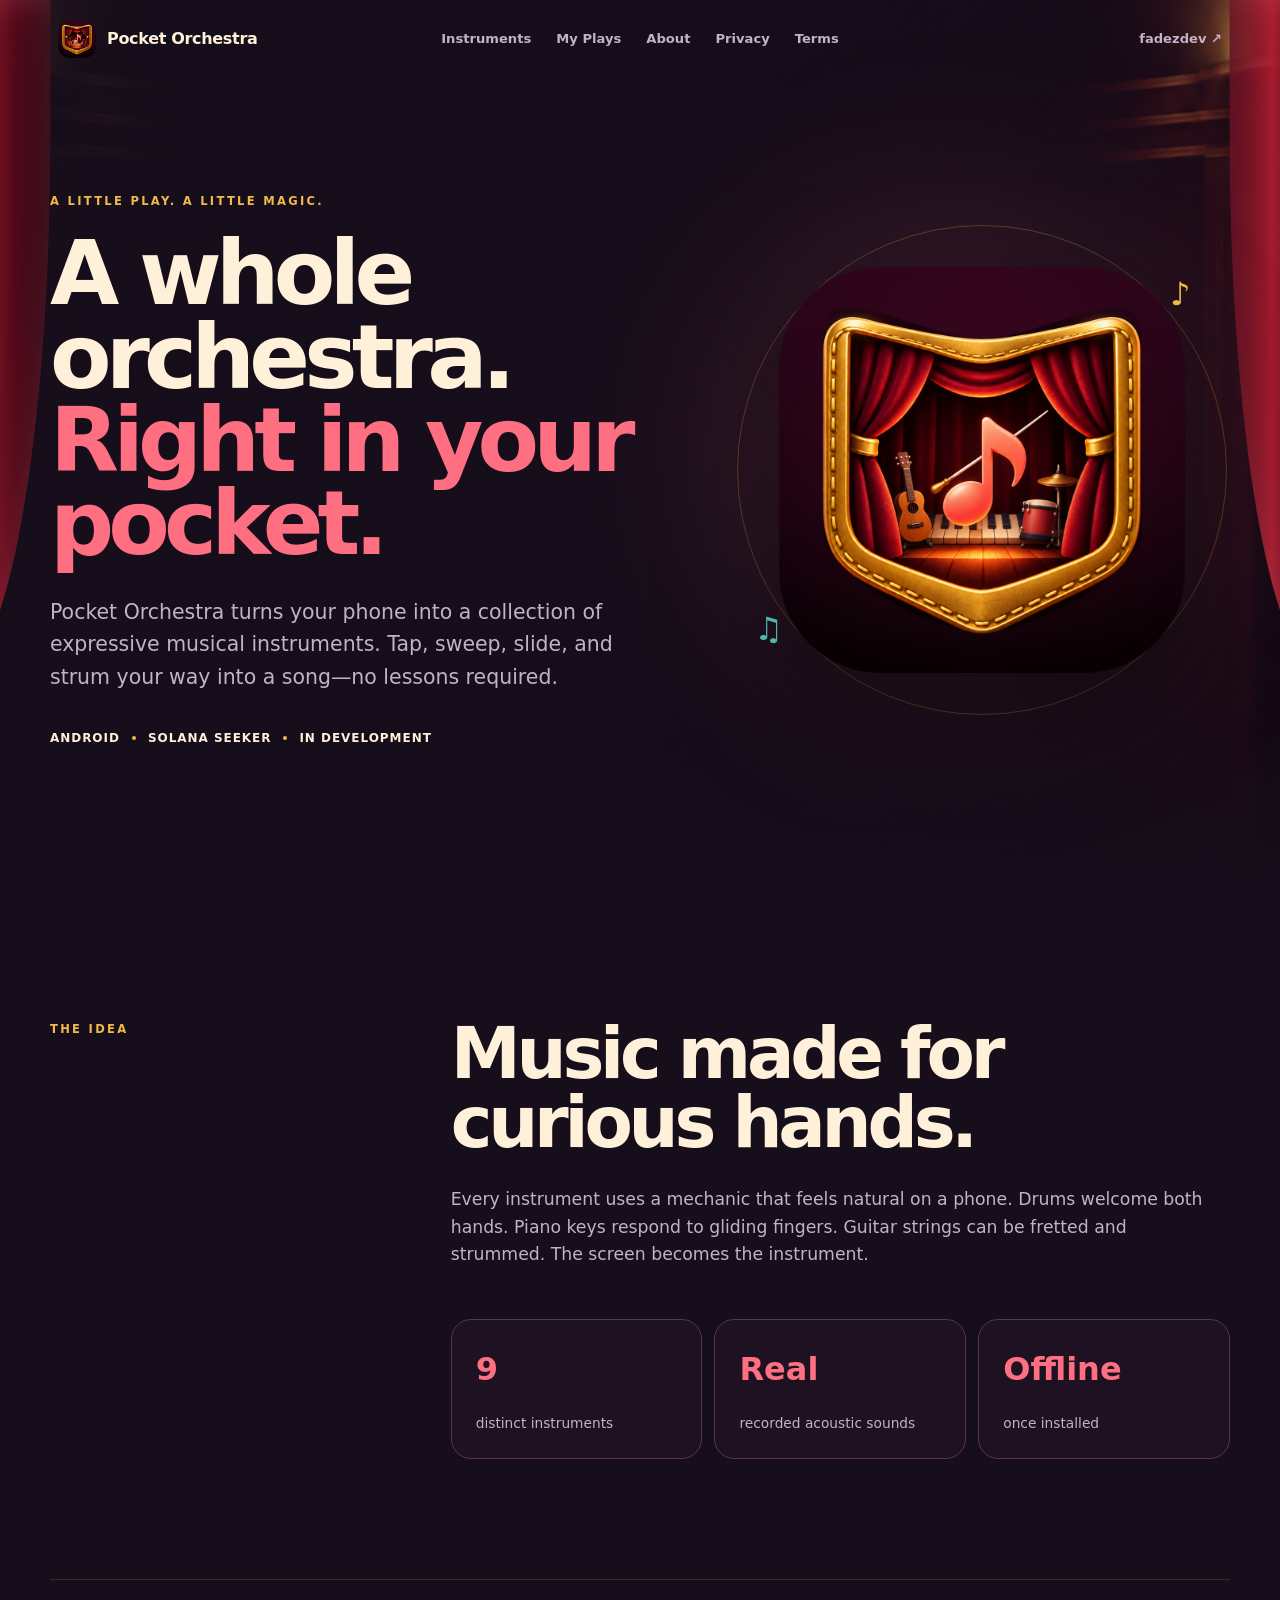
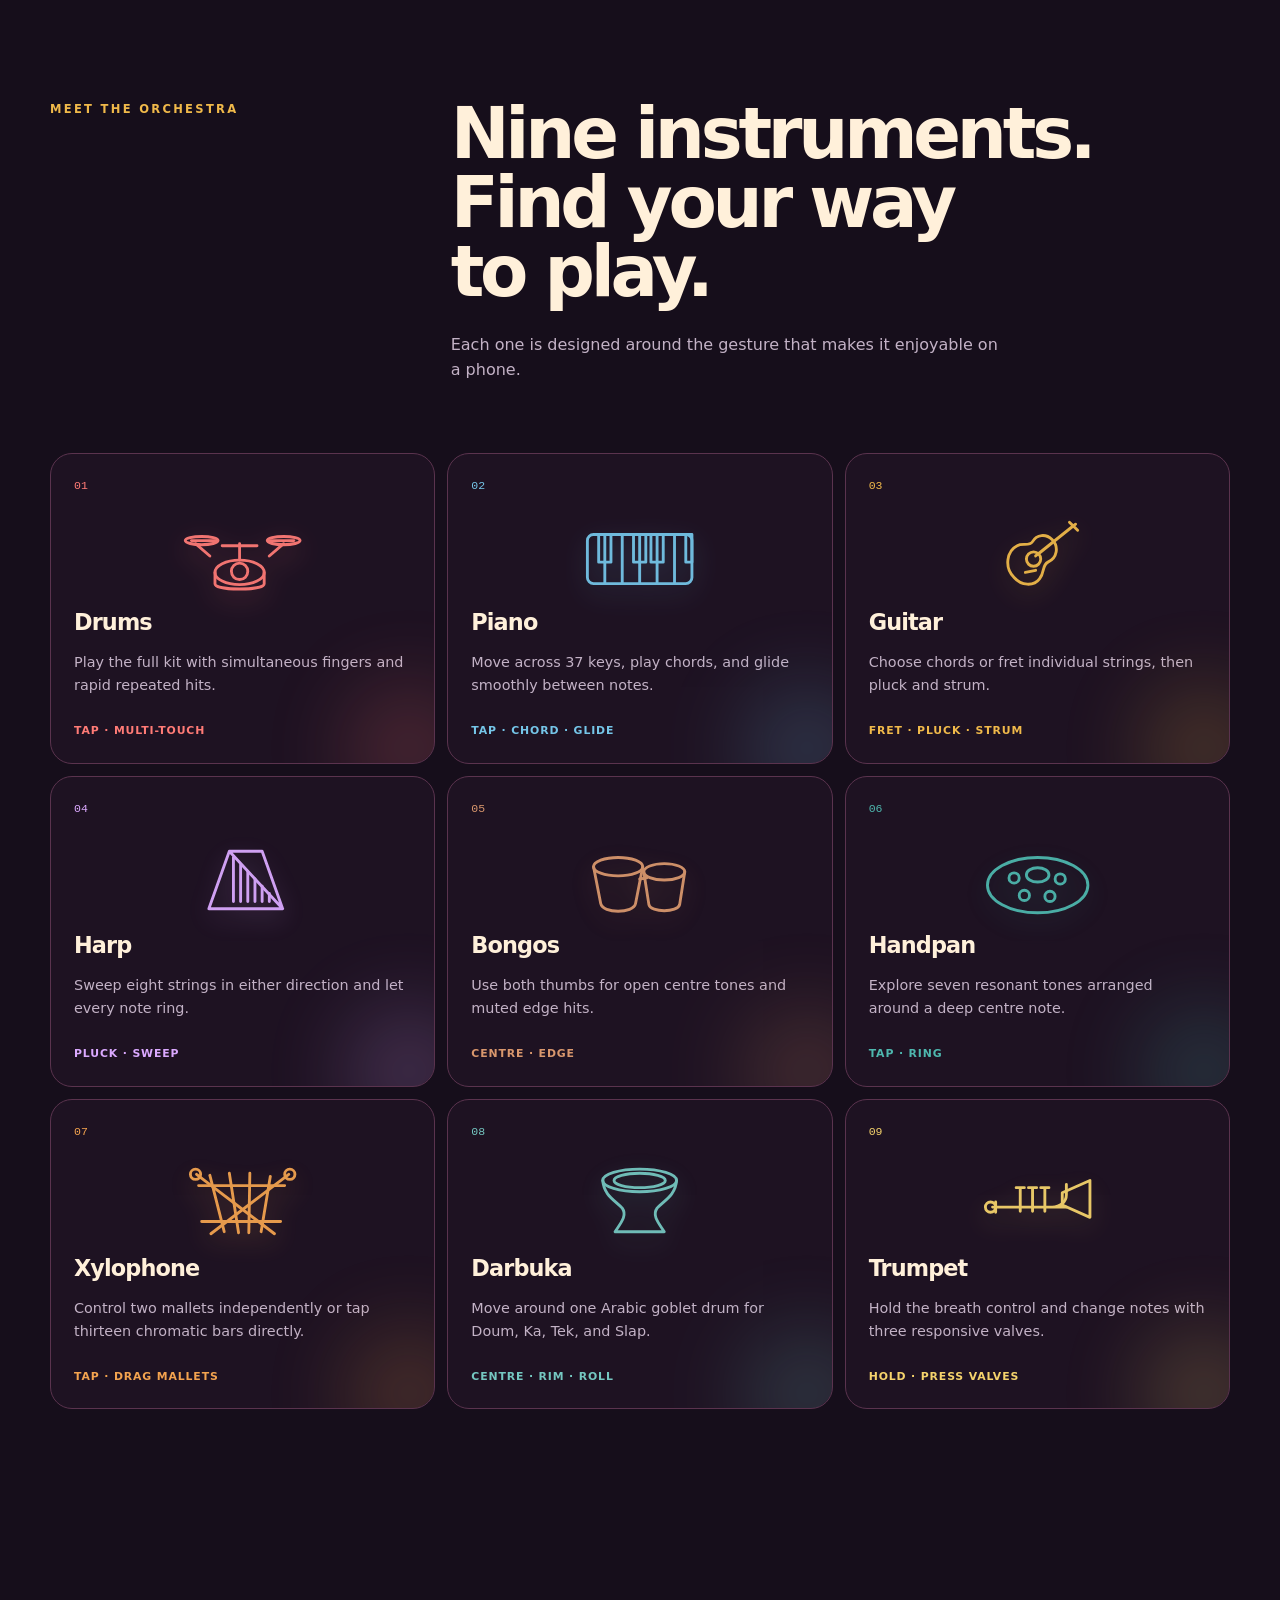
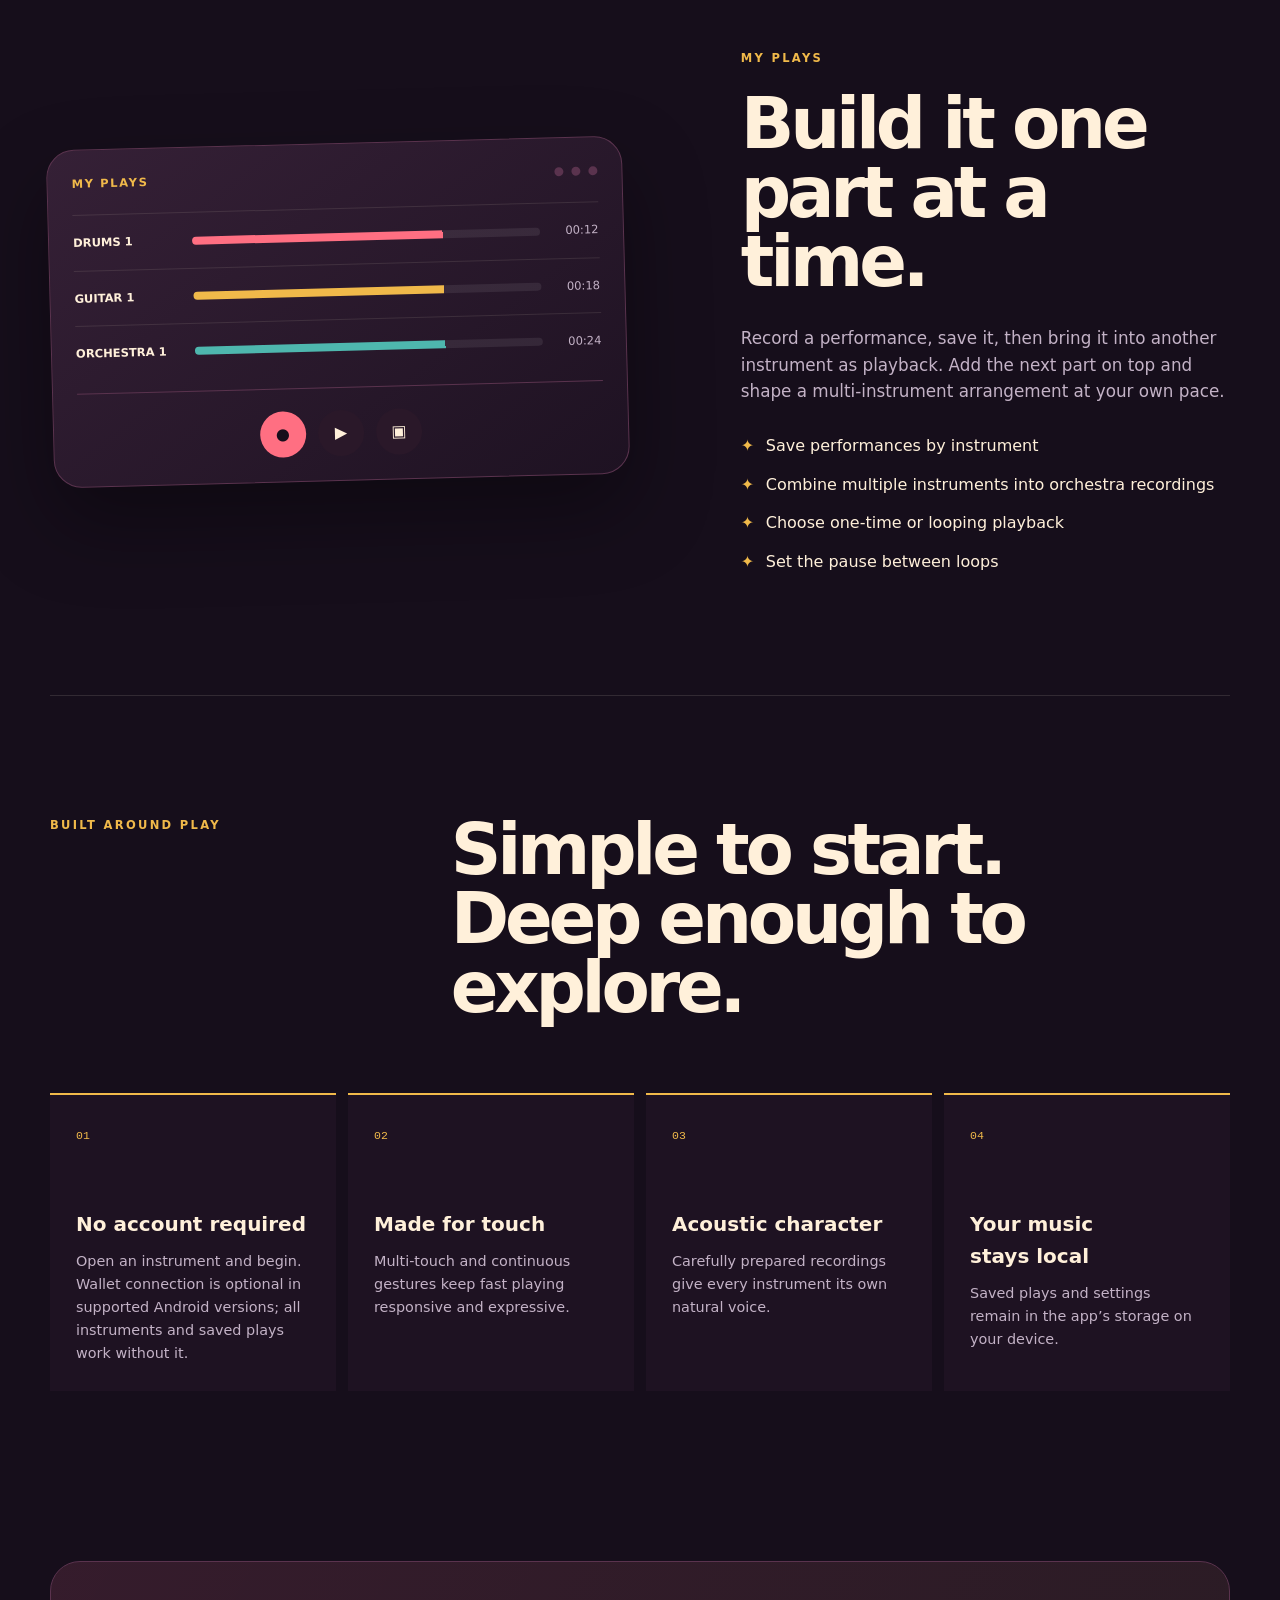
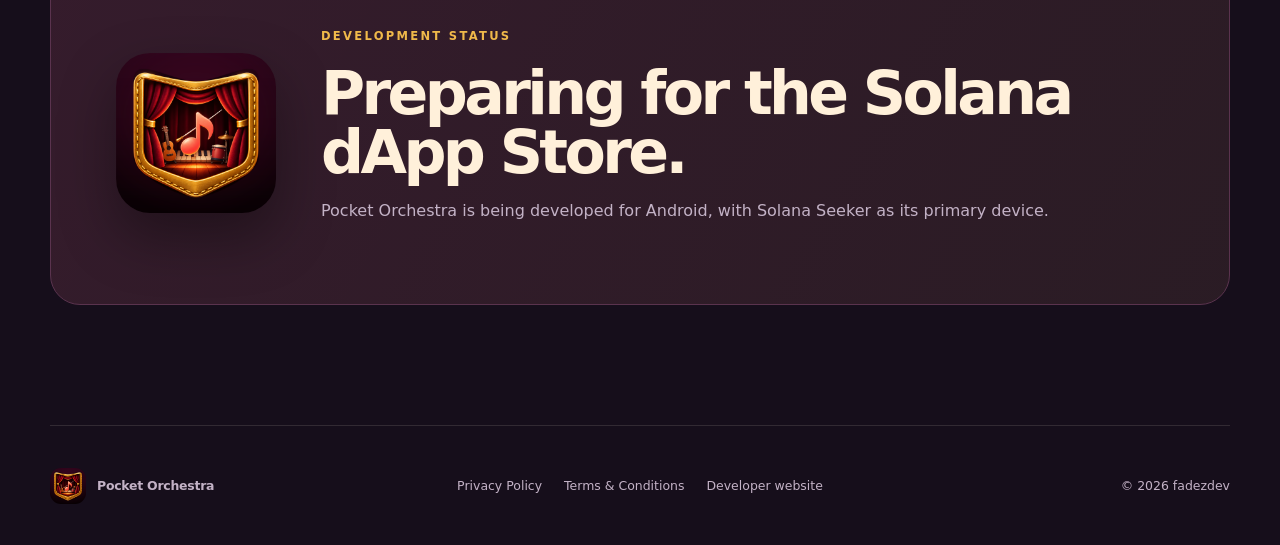
==== commit fbc4ba30: "Add Pocket Orchestra wallet identity and privacy disclosures" ====
--- a/pocket-orchestra/index.html
+++ b/pocket-orchestra/index.html
@@ -173,7 +173,7 @@
           <h2>Simple to start.<br />Deep enough to explore.</h2>
         </div>
         <div class="principle-grid">
-          <article class="reveal"><span>01</span><h3>No account</h3><p>Open an instrument and begin. Pocket Orchestra does not require a login or wallet.</p></article>
+          <article class="reveal"><span>01</span><h3>No account required</h3><p>Open an instrument and begin. Wallet connection is optional in supported Android versions; all instruments and saved plays work without it.</p></article>
           <article class="reveal"><span>02</span><h3>Made for touch</h3><p>Multi-touch and continuous gestures keep fast playing responsive and expressive.</p></article>
           <article class="reveal"><span>03</span><h3>Acoustic character</h3><p>Carefully prepared recordings give every instrument its own natural voice.</p></article>
           <article class="reveal"><span>04</span><h3>Your music stays local</h3><p>Saved plays and settings remain in the app’s storage on your device.</p></article>
